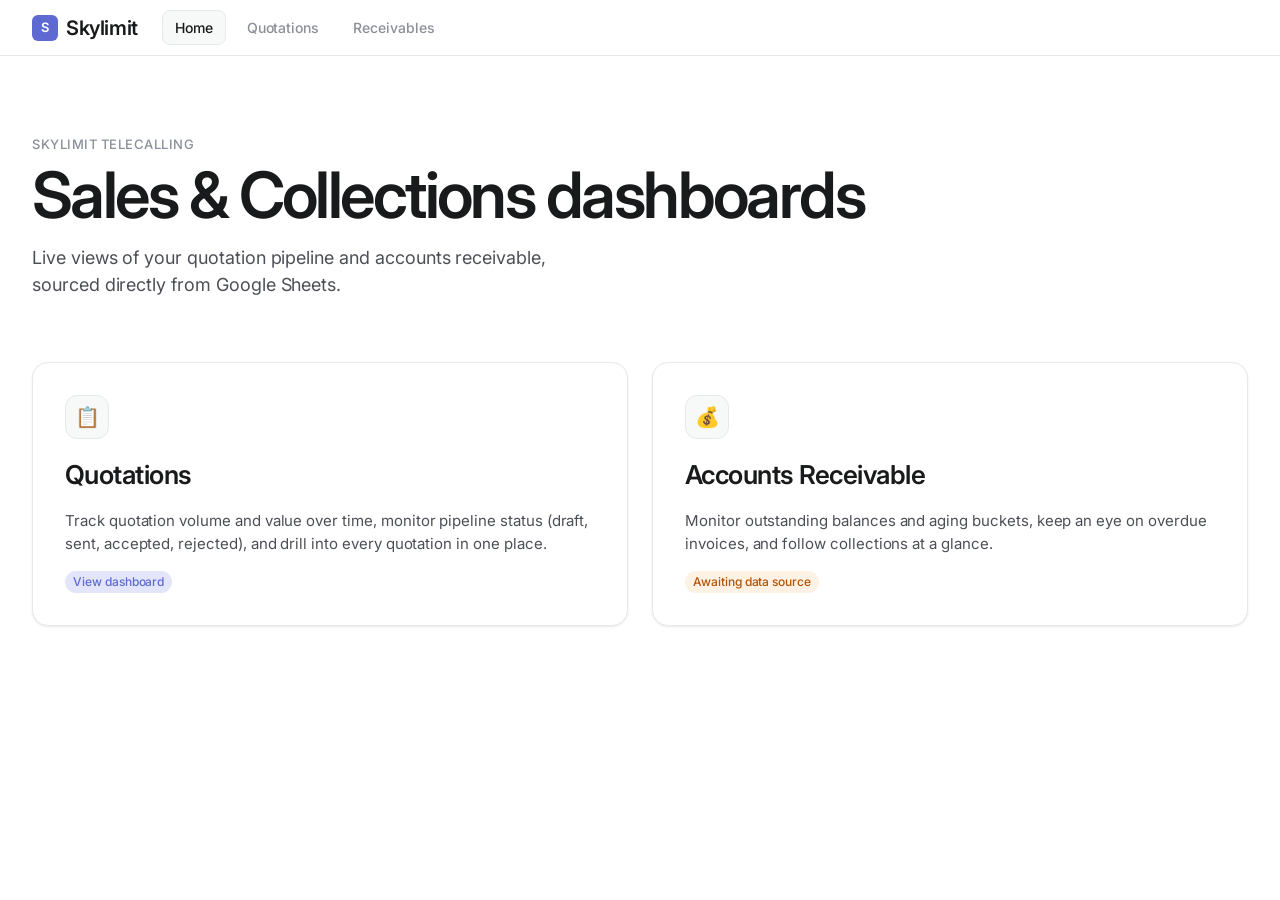
==== index.html @ b2a1f3e6 "feat: receivables dashboard with Google Sheets + CSV/Excel upload" ====
<!DOCTYPE html>
<html lang="en">
<head>
  <meta charset="UTF-8" />
  <meta name="viewport" content="width=device-width, initial-scale=1.0" />
  <title>Skylimit Telecalling — Dashboards</title>
  <meta name="description" content="Skylimit Telecalling dashboard hub — Quotation tracking and Accounts Receivable." />
  <link rel="preconnect" href="https://fonts.googleapis.com" />
  <link rel="preconnect" href="https://fonts.gstatic.com" crossorigin />
  <link href="https://fonts.googleapis.com/css2?family=Inter:wght@400;500;600;700&family=JetBrains+Mono:wght@400;500&display=swap" rel="stylesheet" />
  <link rel="stylesheet" href="assets/css/style.css" />
</head>
<body>
  <nav class="top-nav">
    <a class="nav-brand" href="index.html">
      <span class="brand-mark">S</span>
      Skylimit
    </a>
    <div class="nav-links">
      <a class="nav-link active" href="index.html">Home</a>
      <a class="nav-link" href="quotations.html">Quotations</a>
      <a class="nav-link" href="receivables.html">Receivables</a>
    </div>
  </nav>

  <main class="page">
    <section class="hub-hero">
      <p class="eyebrow">Skylimit Telecalling</p>
      <h1 class="hub-title">Sales &amp; Collections dashboards</h1>
      <p class="hub-sub">
        Live views of your quotation pipeline and accounts receivable, sourced directly from Google Sheets.
      </p>
    </section>

    <section class="hub-grid">
      <a class="hub-card" href="quotations.html">
        <div class="hub-icon" aria-hidden="true">📋</div>
        <h2>Quotations</h2>
        <p>
          Track quotation volume and value over time, monitor pipeline status
          (draft, sent, accepted, rejected), and drill into every quotation in one place.
        </p>
        <span class="badge badge-primary status-tag">View dashboard</span>
      </a>

      <a class="hub-card" href="receivables.html">
        <div class="hub-icon" aria-hidden="true">💰</div>
        <h2>Accounts Receivable</h2>
        <p>
          Monitor outstanding balances and aging buckets, keep an eye on overdue
          invoices, and follow collections at a glance.
        </p>
        <span class="badge badge-warning status-tag">Awaiting data source</span>
      </a>
    </section>
  </main>
</body>
</html>
---- assets/css/style.css ----
/* ============================================================
   Skylimit Telecalling — Light theme design system
   Adapted from DESIGN.md (Linear) tokens, inverted to light.
   Fonts: Inter (Linear substitute) + JetBrains Mono.
   ============================================================ */

:root {
  /* Brand & accent */
  --primary: #5e6ad2;
  --primary-hover: #4f5cc8;
  --primary-focus: #e3e6fb;
  --on-primary: #ffffff;
  --brand-secure: #7a7fad;

  /* Text */
  --ink: #191a1b;
  --ink-muted: #4c4f56;
  --ink-subtle: #8a8f98;
  --ink-tertiary: #a8abb3;

  /* Surfaces (light ladder) */
  --canvas: #ffffff;
  --surface-1: #f7f8f8;
  --surface-2: #f1f2f4;
  --surface-3: #ebedef;
  --surface-4: #e8eaec;
  --hairline: #e6e8eb;
  --hairline-strong: #d9dbe0;
  --hairline-tertiary: #c9cbd2;

  /* Semantic */
  --semantic-success: #27a644;
  --semantic-success-bg: #e7f6ec;
  --semantic-warning: #b45309;
  --semantic-warning-bg: #fdf2e3;
  --semantic-danger: #d33b3b;
  --semantic-danger-bg: #fcebeb;
  --semantic-info-bg: #e3e6fb;

  /* Elevation */
  --shadow-1: 0 1px 2px rgba(16, 17, 18, 0.04), 0 1px 3px rgba(16, 17, 18, 0.05);
  --shadow-2: 0 4px 12px rgba(16, 17, 18, 0.08);
  --shadow-3: 0 12px 32px rgba(16, 17, 18, 0.12);

  /* Radii */
  --r-xs: 4px;
  --r-sm: 6px;
  --r-md: 8px;
  --r-lg: 12px;
  --r-xl: 16px;
  --r-xxl: 24px;
  --r-pill: 9999px;

  /* Spacing */
  --sp-xxs: 4px;
  --sp-xs: 8px;
  --sp-sm: 12px;
  --sp-md: 16px;
  --sp-lg: 24px;
  --sp-xl: 32px;
  --sp-xxl: 48px;

  /* Typography */
  --font-display: "Inter", "SF Pro Display", -apple-system, "Segoe UI", system-ui, sans-serif;
  --font-text: "Inter", "SF Pro Text", -apple-system, "Segoe UI", system-ui, sans-serif;
  --font-mono: "JetBrains Mono", ui-monospace, "SF Mono", Menlo, Consolas, monospace;

  --text-display-xl: 64px;
  --text-display-lg: 44px;
  --text-display-md: 32px;
  --text-headline: 26px;
  --text-card-title: 20px;
  --text-subhead: 18px;
  --text-body-lg: 17px;
  --text-body: 15px;
  --text-body-sm: 14px;
  --text-caption: 12px;
  --text-button: 14px;
  --text-eyebrow: 13px;
  --text-mono: 13px;

  /* Layout */
  --nav-height: 56px;
  --content-max: 1280px;
}

* {
  box-sizing: border-box;
  margin: 0;
  padding: 0;
}

html {
  -webkit-font-smoothing: antialiased;
  text-rendering: optimizeLegibility;
}

body {
  font-family: var(--font-text);
  font-size: var(--text-body);
  line-height: 1.5;
  letter-spacing: -0.05px;
  color: var(--ink);
  background: var(--canvas);
}

h1, h2, h3, h4, h5, h6 {
  font-family: var(--font-display);
  color: var(--ink);
  letter-spacing: -0.02em;
}

a {
  color: var(--primary);
  text-decoration: none;
}

a:hover {
  color: var(--primary-hover);
}

/* ---------- Top navigation ---------- */

.top-nav {
  position: sticky;
  top: 0;
  z-index: 50;
  height: var(--nav-height);
  background: rgba(255, 255, 255, 0.86);
  backdrop-filter: saturate(1.8) blur(12px);
  border-bottom: 1px solid var(--hairline);
  display: flex;
  align-items: center;
  gap: var(--sp-lg);
  padding: 0 var(--sp-xl);
}

.nav-brand {
  display: flex;
  align-items: center;
  gap: var(--sp-xs);
  font-family: var(--font-display);
  font-size: var(--text-card-title);
  font-weight: 600;
  letter-spacing: -0.02em;
  color: var(--ink);
  white-space: nowrap;
}

.nav-brand .brand-mark {
  width: 26px;
  height: 26px;
  border-radius: var(--r-sm);
  background: var(--primary);
  color: var(--on-primary);
  display: inline-flex;
  align-items: center;
  justify-content: center;
  font-size: 13px;
  font-weight: 600;
}

.nav-brand:hover {
  color: var(--ink);
}

.nav-links {
  display: flex;
  gap: var(--sp-xs);
  flex: 1;
}

.nav-link {
  display: inline-flex;
  align-items: center;
  gap: var(--sp-xs);
  padding: 6px 12px;
  border-radius: var(--r-md);
  font-size: var(--text-body-sm);
  font-weight: 500;
  color: var(--ink-subtle);
  border: 1px solid transparent;
  transition: background 0.12s ease, color 0.12s ease;
}

.nav-link:hover {
  color: var(--ink);
  background: var(--surface-1);
}

.nav-link.active {
  color: var(--ink);
  background: var(--surface-1);
  border-color: var(--hairline);
}

.nav-spacer {
  flex: 1;
}

.nav-meta {
  display: flex;
  align-items: center;
  gap: var(--sp-sm);
}

/* ---------- Buttons ---------- */

.btn {
  display: inline-flex;
  align-items: center;
  justify-content: center;
  gap: var(--sp-xs);
  font-family: var(--font-text);
  font-size: var(--text-button);
  font-weight: 500;
  line-height: 1.2;
  padding: 8px 14px;
  border-radius: var(--r-md);
  border: 1px solid transparent;
  cursor: pointer;
  transition: background 0.12s ease, color 0.12s ease, border-color 0.12s ease, box-shadow 0.12s ease;
  white-space: nowrap;
  min-height: 36px;
}

.btn:focus-visible {
  outline: 2px solid var(--primary);
  outline-offset: 2px;
}

.btn-primary {
  background: var(--primary);
  color: var(--on-primary);
}

.btn-primary:hover {
  background: var(--primary-hover);
  color: var(--on-primary);
}

.btn-secondary {
  background: var(--surface-1);
  color: var(--ink);
  border-color: var(--hairline);
}

.btn-secondary:hover {
  background: var(--surface-2);
  border-color: var(--hairline-strong);
}

.btn-tertiary {
  background: transparent;
  color: var(--ink);
}

.btn-tertiary:hover {
  background: var(--surface-1);
}

.btn-sm {
  padding: 5px 10px;
  font-size: 13px;
  min-height: 30px;
}

.btn-icon {
  width: 32px;
  height: 32px;
  padding: 0;
  min-height: 32px;
  border-radius: var(--r-md);
  border: 1px solid var(--hairline);
  background: var(--canvas);
  color: var(--ink-subtle);
  cursor: pointer;
  display: inline-flex;
  align-items: center;
  justify-content: center;
}

.btn-icon:hover {
  background: var(--surface-1);
  color: var(--ink);
}

.btn .spinner {
  display: none;
}

.btn.loading .spinner {
  display: inline-block;
}

.spinner {
  width: 14px;
  height: 14px;
  border: 2px solid rgba(255, 255, 255, 0.35);
  border-top-color: currentColor;
  border-radius: 50%;
  animation: spin 0.7s linear infinite;
}

@keyframes spin {
  to { transform: rotate(360deg); }
}

/* ---------- Layout ---------- */

.page {
  max-width: var(--content-max);
  margin: 0 auto;
  padding: var(--sp-xl) var(--sp-xl) var(--sp-xxl);
}

.page-header {
  display: flex;
  align-items: flex-end;
  justify-content: space-between;
  gap: var(--sp-lg);
  margin-bottom: var(--sp-xl);
  flex-wrap: wrap;
}

.eyebrow {
  font-family: var(--font-text);
  font-size: var(--text-eyebrow);
  font-weight: 500;
  line-height: 1.3;
  letter-spacing: 0.04em;
  text-transform: uppercase;
  color: var(--ink-subtle);
  margin-bottom: var(--sp-xs);
}

.page-title {
  font-size: var(--text-display-md);
  font-weight: 600;
  line-height: 1.15;
  letter-spacing: -0.03em;
  margin-bottom: var(--sp-xs);
}

.page-desc {
  font-size: var(--text-subhead);
  color: var(--ink-muted);
  max-width: 640px;
}

.page-actions {
  display: flex;
  gap: var(--sp-sm);
  align-items: center;
  flex-wrap: wrap;
}

/* ---------- Cards ---------- */

.card {
  background: var(--canvas);
  border: 1px solid var(--hairline);
  border-radius: var(--r-lg);
  padding: var(--sp-lg);
  box-shadow: var(--shadow-1);
}

.card-surface {
  background: var(--surface-1);
}

.card-header {
  display: flex;
  align-items: center;
  justify-content: space-between;
  gap: var(--sp-sm);
  margin-bottom: var(--sp-lg);
}

.card-title {
  font-size: var(--text-card-title);
  font-weight: 500;
  letter-spacing: -0.01em;
}

.card-subtitle {
  font-size: var(--text-caption);
  color: var(--ink-subtle);
  font-weight: 400;
}

.card-actions {
  display: flex;
  gap: var(--sp-xs);
  align-items: center;
}

/* ---------- Stat cards ---------- */

.stat-grid {
  display: grid;
  grid-template-columns: repeat(4, 1fr);
  gap: var(--sp-md);
  margin-bottom: var(--sp-lg);
}

.stat-card {
  background: var(--canvas);
  border: 1px solid var(--hairline);
  border-radius: var(--r-lg);
  padding: var(--sp-lg);
  box-shadow: var(--shadow-1);
  position: relative;
  overflow: hidden;
}

.stat-card .stat-label {
  font-size: var(--text-caption);
  font-weight: 500;
  letter-spacing: 0.03em;
  text-transform: uppercase;
  color: var(--ink-subtle);
  display: flex;
  align-items: center;
  gap: var(--sp-xs);
}

.stat-card .stat-value {
  font-family: var(--font-display);
  font-size: var(--text-display-lg);
  font-weight: 600;
  letter-spacing: -0.03em;
  line-height: 1.1;
  margin-top: var(--sp-xs);
  white-space: nowrap;
}

.stat-card .stat-value.mono {
  font-family: var(--font-mono);
  font-size: var(--text-display-md);
  letter-spacing: -0.02em;
}

.stat-card .stat-delta {
  margin-top: var(--sp-xs);
  font-size: var(--text-caption);
  color: var(--ink-subtle);
}

.stat-card .stat-delta .up { color: var(--semantic-success); }
.stat-card .stat-delta .down { color: var(--semantic-danger); }

/* ---------- Grid ---------- */

.grid-2 {
  display: grid;
  grid-template-columns: 1fr 1fr;
  gap: var(--sp-lg);
  margin-bottom: var(--sp-lg);
}

.grid-3 {
  display: grid;
  grid-template-columns: repeat(3, 1fr);
  gap: var(--sp-lg);
  margin-bottom: var(--sp-lg);
}

/* ---------- Tables ---------- */

.table-wrap {
  overflow-x: auto;
  border: 1px solid var(--hairline);
  border-radius: var(--r-lg);
  background: var(--canvas);
}

table.data-table {
  width: 100%;
  border-collapse: collapse;
  font-size: var(--text-body-sm);
}

.data-table thead th {
  text-align: left;
  padding: var(--sp-sm) var(--sp-md);
  font-size: var(--text-caption);
  font-weight: 500;
  letter-spacing: 0.03em;
  text-transform: uppercase;
  color: var(--ink-subtle);
  border-bottom: 1px solid var(--hairline);
  background: var(--surface-1);
  white-space: nowrap;
}

.data-table tbody td {
  padding: var(--sp-sm) var(--sp-md);
  border-bottom: 1px solid var(--hairline);
  color: var(--ink-muted);
  vertical-align: middle;
}

.data-table tbody tr:last-child td {
  border-bottom: none;
}

.data-table tbody tr:hover {
  background: var(--surface-1);
}

.data-table .num {
  text-align: right;
  font-variant-numeric: tabular-nums;
  white-space: nowrap;
}

.data-table .strong {
  font-weight: 600;
  color: var(--ink);
}

.data-table .cell-title {
  font-weight: 500;
  color: var(--ink);
}

/* ---------- Badges ---------- */

.badge {
  display: inline-flex;
  align-items: center;
  gap: var(--sp-xxs);
  padding: 2px 8px;
  border-radius: var(--r-pill);
  font-size: var(--text-caption);
  font-weight: 500;
  line-height: 1.5;
  white-space: nowrap;
}

.badge-dot::before {
  content: "";
  width: 6px;
  height: 6px;
  border-radius: 50%;
  background: currentColor;
  flex: 0 0 auto;
}

.badge-neutral {
  background: var(--surface-2);
  color: var(--ink-muted);
}

.badge-primary {
  background: var(--semantic-info-bg);
  color: var(--primary);
}

.badge-success {
  background: var(--semantic-success-bg);
  color: var(--semantic-success);
}

.badge-warning {
  background: var(--semantic-warning-bg);
  color: var(--semantic-warning);
}

.badge-danger {
  background: var(--semantic-danger-bg);
  color: var(--semantic-danger);
}

/* ---------- Empty / loading / error states ---------- */

.state {
  padding: var(--sp-xxl);
  text-align: center;
  color: var(--ink-subtle);
}

.state-icon {
  width: 44px;
  height: 44px;
  border-radius: var(--r-lg);
  background: var(--surface-1);
  display: inline-flex;
  align-items: center;
  justify-content: center;
  font-size: 20px;
  color: var(--ink-subtle);
  margin-bottom: var(--sp-md);
}

.state h3 {
  font-size: var(--text-card-title);
  font-weight: 500;
  color: var(--ink);
  margin-bottom: var(--sp-xs);
}

.state p {
  font-size: var(--text-body-sm);
  color: var(--ink-subtle);
  max-width: 460px;
  margin: 0 auto var(--sp-md);
}

.skeleton {
  border-radius: var(--r-xs);
  background: linear-gradient(90deg, var(--surface-2) 25%, var(--surface-1) 50%, var(--surface-2) 75%);
  background-size: 200% 100%;
  animation: shimmer 1.4s infinite;
}

@keyframes shimmer {
  to { background-position: -200% 0; }
}

/* ---------- Forms & filters ---------- */

.filter-bar {
  display: flex;
  align-items: center;
  gap: var(--sp-sm);
  flex-wrap: wrap;
  margin-bottom: var(--sp-lg);
}

.input, .select {
  font-family: var(--font-text);
  font-size: var(--text-body-sm);
  color: var(--ink);
  background: var(--surface-1);
  border: 1px solid var(--hairline);
  border-radius: var(--r-md);
  padding: 8px 12px;
  min-height: 36px;
  transition: border-color 0.12s ease, box-shadow 0.12s ease;
}

.input:focus, .select:focus {
  outline: none;
  border-color: var(--primary);
  box-shadow: 0 0 0 2px var(--primary-focus);
}

.search-box {
  position: relative;
  display: flex;
  align-items: center;
}

.search-box svg {
  position: absolute;
  left: 10px;
  width: 14px;
  height: 14px;
  color: var(--ink-subtle);
  pointer-events: none;
}

.search-box .input {
  padding-left: 32px;
  width: 240px;
}

/* ---------- Charts ---------- */

.chart-wrap {
  position: relative;
  width: 100%;
}

.chart-tooltip {
  position: absolute;
  pointer-events: none;
  background: #1c1d20;
  color: #fff;
  font-size: 12px;
  line-height: 1.4;
  border-radius: var(--r-sm);
  padding: 8px 10px;
  box-shadow: var(--shadow-3);
  z-index: 20;
  opacity: 0;
  transition: opacity 0.1s ease;
  white-space: nowrap;
}

/* ---------- Legend ---------- */

.legend {
  display: flex;
  align-items: center;
  gap: var(--sp-md);
  flex-wrap: wrap;
  margin-top: var(--sp-sm);
}

.legend-item {
  display: inline-flex;
  align-items: center;
  gap: var(--sp-xs);
  font-size: var(--text-caption);
  color: var(--ink-muted);
}

.legend-swatch {
  width: 10px;
  height: 10px;
  border-radius: 3px;
  background: var(--primary);
  flex: 0 0 auto;
}

/* ---------- Hub page ---------- */

.hub-hero {
  padding: var(--sp-xxl) 0 var(--sp-xl);
}

.hub-title {
  font-size: var(--text-display-xl);
  font-weight: 600;
  line-height: 1.05;
  letter-spacing: -0.04em;
  margin-bottom: var(--sp-md);
}

.hub-sub {
  font-size: var(--text-subhead);
  color: var(--ink-muted);
  max-width: 560px;
  margin-bottom: var(--sp-xl);
}

.hub-grid {
  display: grid;
  grid-template-columns: 1fr 1fr;
  gap: var(--sp-lg);
}

.hub-card {
  display: flex;
  flex-direction: column;
  gap: var(--sp-md);
  background: var(--canvas);
  border: 1px solid var(--hairline);
  border-radius: var(--r-xl);
  padding: var(--sp-xl);
  box-shadow: var(--shadow-1);
  transition: box-shadow 0.15s ease, transform 0.15s ease, border-color 0.15s ease;
}

.hub-card:hover {
  border-color: var(--hairline-strong);
  box-shadow: var(--shadow-2);
  transform: translateY(-1px);
}

.hub-card .hub-icon {
  width: 44px;
  height: 44px;
  border-radius: var(--r-lg);
  display: inline-flex;
  align-items: center;
  justify-content: center;
  font-size: 20px;
  background: var(--surface-1);
  border: 1px solid var(--hairline);
}

.hub-card h2 {
  font-size: var(--text-headline);
  font-weight: 600;
  letter-spacing: -0.02em;
}

.hub-card p {
  color: var(--ink-muted);
  font-size: var(--text-body);
  flex: 1;
}

.hub-card .status-tag {
  align-self: flex-start;
}

/* ---------- Status banner ---------- */

.source-badge {
  margin-bottom: var(--sp-md);
}

.status-banner {
  display: flex;
  align-items: flex-start;
  gap: var(--sp-sm);
  border: 1px solid var(--hairline);
  border-left: 3px solid var(--primary);
  background: var(--surface-1);
  border-radius: var(--r-md);
  padding: var(--sp-md);
  margin-bottom: var(--sp-lg);
  font-size: var(--text-body-sm);
  color: var(--ink-muted);
}

.status-banner.warning {
  border-left-color: var(--semantic-warning);
}

.status-banner strong {
  color: var(--ink);
  font-weight: 600;
}

/* ---------- Responsive ---------- */

@media (max-width: 1024px) {
  .stat-grid { grid-template-columns: repeat(2, 1fr); }
  .grid-3 { grid-template-columns: repeat(2, 1fr); }
}

@media (max-width: 768px) {
  .top-nav { padding: 0 var(--sp-md); }
  .nav-meta .nav-extra { display: none; }
  .page { padding: var(--sp-lg) var(--sp-md) var(--sp-xxl); }
  .stat-grid { grid-template-columns: repeat(2, 1fr); }
  .grid-2, .grid-3, .hub-grid { grid-template-columns: 1fr; }
  .hub-title { font-size: var(--text-display-lg); }
  .search-box .input { width: 100%; }
  .page-header { flex-direction: column; align-items: flex-start; }
}

@media (max-width: 480px) {
  .stat-grid { grid-template-columns: 1fr; }
  .stat-card .stat-value { font-size: var(--text-display-md); }
}
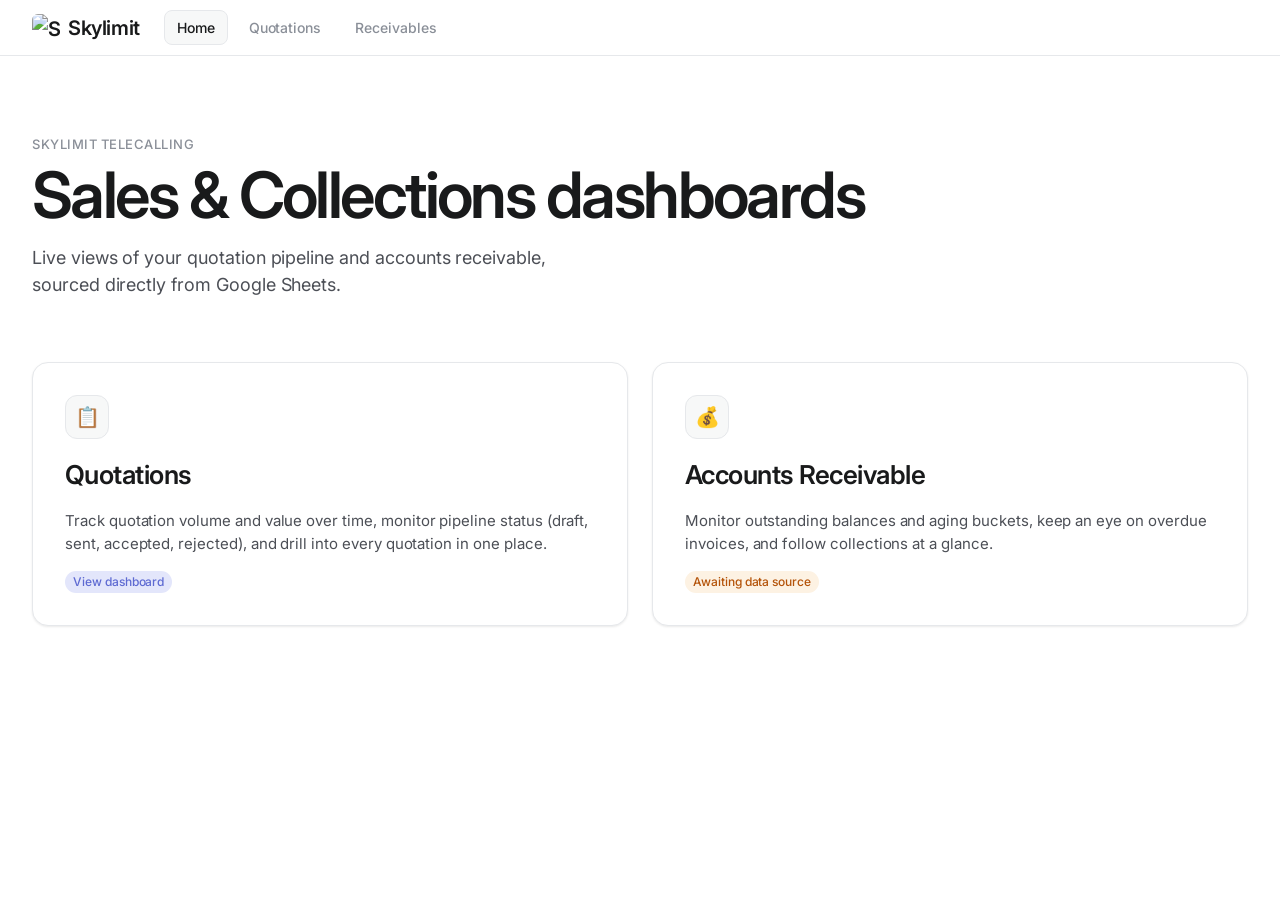
==== commit 48a9f7db: "feat: logo, INR currency, table-first layout, advanced aging buckets, remove xlsx from git" ====
--- a/index.html
+++ b/index.html
@@ -13,7 +13,7 @@
 <body>
   <nav class="top-nav">
     <a class="nav-brand" href="index.html">
-      <span class="brand-mark">S</span>
+      <img class="brand-logo" src="https://inakm.github.io/outward-dashboard/assets/images/logo.png" alt="Skylimit" />
       Skylimit
     </a>
     <div class="nav-links">
--- a/assets/css/style.css
+++ b/assets/css/style.css
@@ -147,17 +147,11 @@
   white-space: nowrap;
 }
 
-.nav-brand .brand-mark {
-  width: 26px;
-  height: 26px;
+.nav-brand .brand-logo {
+  width: 28px;
+  height: 28px;
   border-radius: var(--r-sm);
-  background: var(--primary);
-  color: var(--on-primary);
-  display: inline-flex;
-  align-items: center;
-  justify-content: center;
-  font-size: 13px;
-  font-weight: 600;
+  object-fit: contain;
 }
 
 .nav-brand:hover {
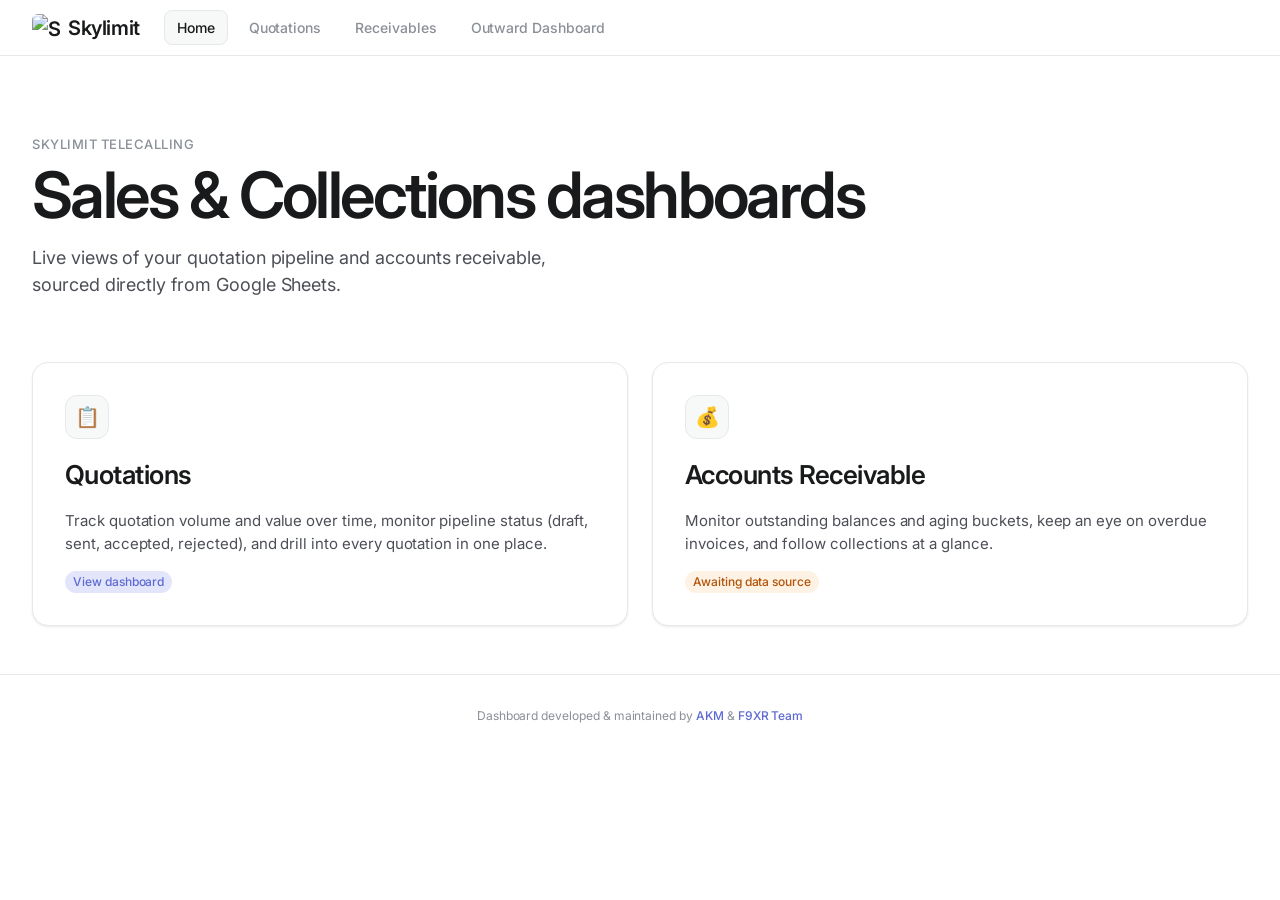
==== commit 064a3750: "Advance receivables: calling status KPIs, import/export with full status+remarks, footer, Outward li" ====
--- a/index.html
+++ b/index.html
@@ -4,7 +4,12 @@
   <meta charset="UTF-8" />
   <meta name="viewport" content="width=device-width, initial-scale=1.0" />
   <title>Skylimit Telecalling — Dashboards</title>
-  <meta name="description" content="Skylimit Telecalling dashboard hub — Quotation tracking and Accounts Receivable." />
+  <meta name="description" content="Skylimit Telecalling dashboard hub — Quotation tracking, Accounts Receivable, and Outward management for telecallers." />
+  <meta name="keywords" content="Skylimit, telecalling, dashboard, accounts receivable, quotations, outstanding, collections" />
+  <meta property="og:title" content="Skylimit Telecalling — Dashboards" />
+  <meta property="og:description" content="Sales and collections dashboards for Skylimit Telecalling — Quotation tracking, Accounts Receivable, and Outward management." />
+  <meta property="og:type" content="website" />
+  <link rel="icon" type="image/png" href="https://inakm.github.io/outward-dashboard/assets/images/logo.png" />
   <link rel="preconnect" href="https://fonts.googleapis.com" />
   <link rel="preconnect" href="https://fonts.gstatic.com" crossorigin />
   <link href="https://fonts.googleapis.com/css2?family=Inter:wght@400;500;600;700&family=JetBrains+Mono:wght@400;500&display=swap" rel="stylesheet" />
@@ -20,6 +25,7 @@
       <a class="nav-link active" href="index.html">Home</a>
       <a class="nav-link" href="quotations.html">Quotations</a>
       <a class="nav-link" href="receivables.html">Receivables</a>
+      <a class="nav-link" href="https://inakm.github.io/outward-dashboard/">Outward Dashboard</a>
     </div>
   </nav>
 
@@ -54,5 +60,22 @@
       </a>
     </section>
   </main>
+
+  <footer class="site-footer">
+    Dashboard developed &amp; maintained by <a href="https://inakm.github.io" target="_blank" rel="noopener">AKM</a> &amp; <a href="https://f9xr.github.io" target="_blank" rel="noopener">F9XR Team</a>
+  </footer>
+
+  <button id="backToTop" class="back-to-top" aria-label="Back to top">↑</button>
+
+  <script>
+    (function() {
+      var btn = document.getElementById('backToTop');
+      window.addEventListener('scroll', function() {
+        if (window.scrollY > 300) btn.classList.add('visible');
+        else btn.classList.remove('visible');
+      });
+      btn.addEventListener('click', function() { window.scrollTo({ top: 0, behavior: 'smooth' }); });
+    })();
+  </script>
 </body>
 </html>
--- a/assets/css/style.css
+++ b/assets/css/style.css
@@ -42,6 +42,9 @@
   --shadow-2: 0 4px 12px rgba(16, 17, 18, 0.08);
   --shadow-3: 0 12px 32px rgba(16, 17, 18, 0.12);
 
+  /* Surfaces (alias for missing --surface) */
+  --surface: #ffffff;
+
   /* Radii */
   --r-xs: 4px;
   --r-sm: 6px;
@@ -50,6 +53,8 @@
   --r-xl: 16px;
   --r-xxl: 24px;
   --r-pill: 9999px;
+  --radius: 8px;
+  --radius-lg: 12px;
 
   /* Spacing */
   --sp-xxs: 4px;
@@ -357,6 +362,11 @@
   border-radius: var(--r-lg);
   padding: var(--sp-lg);
   box-shadow: var(--shadow-1);
+  margin-bottom: var(--sp-lg);
+}
+
+.card:last-child {
+  margin-bottom: 0;
 }
 
 .card-surface {
@@ -395,7 +405,7 @@
   display: grid;
   grid-template-columns: repeat(4, 1fr);
   gap: var(--sp-md);
-  margin-bottom: var(--sp-lg);
+  margin-bottom: var(--sp-xl);
 }
 
 .stat-card {
@@ -450,14 +460,12 @@
   display: grid;
   grid-template-columns: 1fr 1fr;
   gap: var(--sp-lg);
-  margin-bottom: var(--sp-lg);
 }
 
 .grid-3 {
   display: grid;
   grid-template-columns: repeat(3, 1fr);
   gap: var(--sp-lg);
-  margin-bottom: var(--sp-lg);
 }
 
 /* ---------- Tables ---------- */
@@ -786,7 +794,7 @@
 /* ---------- Status banner ---------- */
 
 .source-badge {
-  margin-bottom: var(--sp-md);
+  margin-bottom: var(--sp-lg);
 }
 
 .status-banner {
@@ -812,14 +820,1210 @@
   font-weight: 600;
 }
 
+/* ---------- Table toolbar (search + sort) ---------- */
+
+.table-toolbar {
+  display: flex;
+  align-items: center;
+  gap: var(--sp-sm);
+  padding: var(--sp-sm) var(--sp-md);
+  border-bottom: 1px solid var(--hairline);
+  background: var(--surface-1);
+  flex-wrap: wrap;
+}
+
+.sort-btns {
+  display: flex;
+  gap: var(--sp-xxs);
+  flex-wrap: wrap;
+}
+
+.reset-filters-btn {
+  border-style: dashed;
+  color: var(--ink-subtle);
+}
+
+.reset-filters-btn:hover {
+  border-color: var(--semantic-danger);
+  color: var(--semantic-danger);
+}
+
+/* ---------- Customer table ---------- */
+
+.customer-table .customer-main {
+  cursor: pointer;
+  transition: background 0.1s ease;
+}
+
+.customer-table .customer-main:hover {
+  background: var(--surface-1);
+}
+
+.cell-chevron {
+  width: 32px;
+  text-align: center;
+}
+
+.chevron {
+  display: inline-block;
+  font-size: 10px;
+  color: var(--ink-subtle);
+  transition: transform 0.2s ease;
+}
+
+.chevron.open {
+  transform: rotate(90deg);
+}
+
+.cell-phone {
+  font-size: var(--text-caption);
+  color: var(--ink-tertiary);
+  font-family: var(--font-mono);
+}
+
+.customer-detail {
+  display: none;
+}
+
+.customer-detail.open {
+  display: table-row;
+}
+
+.customer-detail td {
+  padding: 0 !important;
+  border-bottom: 2px solid var(--hairline) !important;
+}
+
+/* ---------- Bill detail sub-table ---------- */
+
+.bill-detail-wrap {
+  padding: var(--sp-sm) var(--sp-lg) var(--sp-sm) var(--sp-xxl);
+}
+
+.bill-detail-header {
+  display: grid;
+  grid-template-columns: 140px 100px 100px 1fr 1fr 1fr 120px 100px 1fr;
+  gap: var(--sp-xs);
+  padding: var(--sp-xxs) 0;
+  border-bottom: 1px solid var(--hairline);
+  margin-bottom: var(--sp-xxs);
+}
+
+.bill-detail-row {
+  display: grid;
+  grid-template-columns: 140px 100px 100px 1fr 1fr 1fr 120px 100px 1fr;
+  gap: var(--sp-xs);
+  padding: var(--sp-xxs) 0;
+  border-bottom: 1px solid var(--surface-2);
+  align-items: center;
+  font-size: var(--text-caption);
+  color: var(--ink-muted);
+}
+
+.bill-detail-row:last-child {
+  border-bottom: none;
+}
+
+.bill-detail-cell {
+  padding: 2px 0;
+  white-space: nowrap;
+}
+
+.bill-detail-header .bill-detail-cell {
+  font-size: var(--text-caption);
+  font-weight: 500;
+  letter-spacing: 0.03em;
+  text-transform: uppercase;
+  color: var(--ink-subtle);
+}
+
+/* ---------- Urgency row highlights ---------- */
+
+.row-critical {
+  background: rgba(211, 59, 59, 0.04) !important;
+}
+
+.row-high {
+  background: rgba(224, 124, 0, 0.03) !important;
+}
+
+.row-medium {
+  background: rgba(180, 83, 9, 0.02) !important;
+}
+
+/* ---------- Aging Analysis ---------- */
+
+.aging-summary-row {
+  display: grid;
+  grid-template-columns: repeat(4, 1fr);
+  gap: var(--sp-md);
+  padding: 0 var(--sp-lg) var(--sp-md);
+}
+
+.aging-summary-stat {
+  display: flex;
+  flex-direction: column;
+  gap: var(--sp-xxs);
+}
+
+.aging-summary-label {
+  font-size: var(--text-caption);
+  font-weight: 500;
+  text-transform: uppercase;
+  letter-spacing: 0.03em;
+  color: var(--ink-subtle);
+}
+
+.aging-summary-value {
+  font-family: var(--font-display);
+  font-size: var(--text-headline);
+  font-weight: 600;
+  letter-spacing: -0.02em;
+  color: var(--ink);
+}
+
+.aging-summary-value.danger {
+  color: var(--semantic-danger);
+}
+
+.aging-stacked-bar {
+  display: flex;
+  height: 8px;
+  margin: 0 var(--sp-lg) var(--sp-md);
+  border-radius: var(--r-pill);
+  overflow: hidden;
+  background: var(--surface-2);
+}
+
+.aging-stacked-seg {
+  height: 100%;
+  transition: width 0.3s ease;
+}
+
+.aging-stacked-seg:first-child {
+  border-radius: var(--r-pill) 0 0 var(--r-pill);
+}
+
+.aging-stacked-seg:last-child {
+  border-radius: 0 var(--r-pill) var(--r-pill) 0;
+}
+
+.aging-table {
+  margin: 0;
+}
+
+.aging-dot {
+  display: inline-block;
+  width: 8px;
+  height: 8px;
+  border-radius: 50%;
+  margin-right: var(--sp-xs);
+  vertical-align: middle;
+}
+
+.aging-bar-cell {
+  width: 140px;
+}
+
+.aging-bar-wrap {
+  width: 100%;
+  height: 6px;
+  background: var(--surface-2);
+  border-radius: var(--r-pill);
+  overflow: hidden;
+}
+
+.aging-bar-fill {
+  height: 100%;
+  border-radius: var(--r-pill);
+  transition: width 0.3s ease;
+}
+
+/* ---------- Heatmap ---------- */
+
+.heatmap-table .heatmap-cell {
+  padding: var(--sp-xs) !important;
+}
+
+.heatmap-value {
+  display: inline-block;
+  padding: 2px 6px;
+  border-radius: var(--r-xs);
+  font-size: var(--text-caption);
+  font-weight: 600;
+  font-variant-numeric: tabular-nums;
+  white-space: nowrap;
+}
+
+/* ---------- Collection Priority ---------- */
+
+.priority-score {
+  width: 100%;
+  height: 6px;
+  background: var(--surface-2);
+  border-radius: var(--r-pill);
+  overflow: hidden;
+  margin-bottom: 2px;
+}
+
+.priority-score-fill {
+  height: 100%;
+  border-radius: var(--r-pill);
+  transition: width 0.3s ease;
+}
+
+.priority-score-fill.urgent {
+  background: var(--semantic-danger);
+}
+
+.priority-score-fill.high {
+  background: var(--semantic-warning);
+}
+
+.priority-score-fill.normal {
+  background: var(--primary);
+}
+
+.priority-score-label {
+  font-size: var(--text-caption);
+  color: var(--ink-subtle);
+  font-variant-numeric: tabular-nums;
+}
+
+.rank-urgent {
+  color: var(--semantic-danger) !important;
+  font-weight: 700 !important;
+}
+
+.rank-high {
+  color: var(--semantic-warning) !important;
+  font-weight: 600 !important;
+}
+
+/* ---------- Telecaller Guide ---------- */
+
+.telecaller-guide {
+  margin-bottom: var(--sp-lg);
+}
+
+.guide-header {
+  display: flex;
+  align-items: center;
+  justify-content: space-between;
+  padding: 12px 20px;
+  background: var(--surface-2);
+  border-radius: var(--radius) var(--radius) 0 0;
+  cursor: pointer;
+  user-select: none;
+  border: 1px solid var(--hairline);
+  border-bottom: none;
+  transition: background 0.15s ease;
+}
+
+.guide-header:hover {
+  background: var(--surface-3);
+}
+
+.guide-title {
+  display: flex;
+  align-items: center;
+  gap: var(--sp-sm);
+  font-weight: 600;
+  font-size: var(--text-body);
+  color: var(--ink);
+}
+
+.guide-title svg {
+  color: var(--primary);
+}
+
+.guide-chevron {
+  color: var(--ink-subtle);
+  transition: transform 0.2s ease;
+}
+
+.guide-chevron.open {
+  transform: rotate(180deg);
+}
+
+.guide-body {
+  display: none;
+  padding: 16px 20px 20px;
+  background: var(--surface-2);
+  border: 1px solid var(--hairline);
+  border-top: none;
+  border-radius: 0 0 var(--radius) var(--radius);
+}
+
+.guide-body.open {
+  display: block;
+}
+
+.guide-steps {
+  display: grid;
+  grid-template-columns: repeat(4, 1fr);
+  gap: var(--sp-md);
+}
+
+.guide-step {
+  display: flex;
+  gap: var(--sp-sm);
+  align-items: flex-start;
+}
+
+.guide-step-num {
+  flex-shrink: 0;
+  width: 28px;
+  height: 28px;
+  border-radius: 50%;
+  background: var(--primary);
+  color: #fff;
+  display: flex;
+  align-items: center;
+  justify-content: center;
+  font-size: var(--text-caption);
+  font-weight: 700;
+}
+
+.guide-step-content {
+  display: flex;
+  flex-direction: column;
+  gap: 2px;
+}
+
+.guide-step-content strong {
+  font-size: var(--text-caption);
+  color: var(--ink);
+}
+
+.guide-step-content span {
+  font-size: 12px;
+  color: var(--ink-subtle);
+  line-height: 1.4;
+}
+
+/* ---------- Filter Bar ---------- */
+
+.filter-bar {
+  display: flex;
+  flex-direction: column;
+  gap: var(--sp-sm);
+  width: 100%;
+}
+
+/* --- Date Filter --- */
+
+.date-filter {
+  display: flex;
+  flex-direction: column;
+  gap: var(--sp-xs);
+}
+
+.date-chips {
+  display: flex;
+  flex-wrap: wrap;
+  gap: var(--sp-xs);
+}
+
+.date-chip {
+  position: relative;
+}
+
+.date-chip.active {
+  background: var(--ink);
+  border-color: var(--ink);
+  color: #fff;
+}
+
+.date-chip.active:hover {
+  background: var(--ink);
+  opacity: 0.9;
+}
+
+.date-custom-row {
+  display: flex;
+  align-items: center;
+  gap: var(--sp-sm);
+  padding: 8px 12px;
+  background: var(--surface-2);
+  border-radius: var(--radius);
+  border: 1px solid var(--hairline);
+}
+
+.date-custom-row .input[type="date"] {
+  max-width: 160px;
+}
+
+.date-custom-label {
+  font-size: 12px;
+  font-weight: 600;
+  color: var(--ink-subtle);
+  text-transform: uppercase;
+  letter-spacing: 0.03em;
+}
+
+.filter-chips {
+  display: flex;
+  flex-wrap: wrap;
+  gap: var(--sp-xs);
+}
+
+.filter-chip {
+  display: inline-flex;
+  align-items: center;
+  gap: 5px;
+  padding: 5px 12px;
+  border-radius: var(--r-pill);
+  border: 1px solid var(--hairline);
+  background: var(--surface);
+  color: var(--ink-subtle);
+  font-size: 12px;
+  font-weight: 500;
+  cursor: pointer;
+  transition: all 0.15s ease;
+  white-space: nowrap;
+  font-family: var(--font-body);
+}
+
+.filter-chip:hover {
+  border-color: var(--primary);
+  color: var(--ink);
+  background: var(--surface-2);
+}
+
+.filter-chip.active {
+  background: var(--primary);
+  border-color: var(--primary);
+  color: #fff;
+}
+
+.filter-chip.active .filter-chip-count {
+  background: rgba(255, 255, 255, 0.25);
+  color: #fff;
+}
+
+.filter-chip-dot {
+  width: 8px;
+  height: 8px;
+  border-radius: 50%;
+  flex-shrink: 0;
+}
+
+.filter-chip-count {
+  background: var(--surface-3);
+  color: var(--ink-subtle);
+  padding: 1px 6px;
+  border-radius: var(--r-pill);
+  font-size: 11px;
+  font-weight: 600;
+}
+
+.export-btn {
+  margin-left: auto;
+  white-space: nowrap;
+}
+
+/* ---------- Today's Call List ---------- */
+
+.today-call-card {
+  border: 2px solid var(--primary);
+  border-radius: var(--radius-lg);
+}
+
+.today-call-card .card-header {
+  display: flex;
+  align-items: center;
+  justify-content: space-between;
+  flex-wrap: wrap;
+  gap: var(--sp-sm);
+}
+
+.today-progress {
+  display: flex;
+  align-items: center;
+  gap: var(--sp-sm);
+}
+
+.today-progress-bar {
+  width: 120px;
+  height: 8px;
+  background: var(--surface-3);
+  border-radius: var(--r-pill);
+  overflow: hidden;
+}
+
+.today-progress-fill {
+  height: 100%;
+  background: var(--semantic-success);
+  border-radius: var(--r-pill);
+  transition: width 0.3s ease;
+}
+
+.today-progress-label {
+  font-size: var(--text-caption);
+  font-weight: 700;
+  color: var(--semantic-success);
+  font-variant-numeric: tabular-nums;
+  min-width: 32px;
+}
+
+.today-call-list {
+  padding: 0 var(--sp-lg) var(--sp-md);
+  display: flex;
+  flex-direction: column;
+  gap: var(--sp-xs);
+}
+
+.today-call-empty {
+  display: flex;
+  align-items: center;
+  gap: var(--sp-md);
+  padding: var(--sp-lg);
+  color: var(--semantic-success);
+  font-weight: 600;
+}
+
+.today-call-empty .guide-step-num {
+  background: var(--semantic-success);
+}
+
+.today-call-table-wrap {
+  border: none;
+  border-radius: 0;
+  margin: 0 var(--sp-lg) var(--sp-md);
+}
+
+.today-call-table {
+  width: 100%;
+}
+
+.today-call-table .today-call-rank-cell {
+  width: 40px;
+  text-align: center;
+  font-weight: 700;
+  color: var(--ink-subtle);
+}
+
+.today-call-table .urgency-critical .today-call-rank-cell {
+  color: var(--semantic-danger);
+}
+
+.today-call-table .urgency-high .today-call-rank-cell {
+  color: var(--semantic-warning);
+}
+
+.today-call-table .urgency-medium .today-call-rank-cell {
+  color: var(--primary);
+}
+
+.today-call-table .today-call-actions-cell {
+  display: flex;
+  gap: var(--sp-xxs);
+  white-space: nowrap;
+}
+
+.today-call-table .status-select {
+  font-size: 12px;
+  min-height: 30px;
+  padding: 4px 8px;
+}
+
+.today-call-table .today-call-item {
+  display: flex;
+  align-items: center;
+  gap: var(--sp-md);
+  padding: 12px 16px;
+  border-radius: var(--r-md);
+  background: var(--surface);
+  border: 1px solid var(--hairline);
+  transition: all 0.15s ease;
+}
+
+.today-call-table .today-call-item:hover {
+  background: var(--surface-2);
+  border-color: var(--primary);
+}
+
+/* ---------- Call & WhatsApp Buttons ---------- */
+
+.btn-call {
+  display: inline-flex;
+  align-items: center;
+  gap: 4px;
+  background: var(--primary);
+  color: #fff;
+  text-decoration: none;
+  font-size: 12px;
+  font-weight: 600;
+  padding: 6px 12px;
+  border-radius: var(--r-pill);
+  transition: all 0.15s ease;
+  white-space: nowrap;
+}
+
+.btn-call:hover {
+  opacity: 0.9;
+  transform: translateY(-1px);
+}
+
+.btn-whatsapp {
+  display: inline-flex;
+  align-items: center;
+  gap: 4px;
+  background: #25d366;
+  color: #fff;
+  text-decoration: none;
+  font-size: 12px;
+  font-weight: 600;
+  padding: 6px 12px;
+  border-radius: var(--r-pill);
+  transition: all 0.15s ease;
+  white-space: nowrap;
+}
+
+.btn-whatsapp:hover {
+  opacity: 0.9;
+  transform: translateY(-1px);
+}
+
+/* ---------- Call Status Badge ---------- */
+
+.call-status-badge {
+  display: inline-flex;
+  align-items: center;
+  gap: 4px;
+  padding: 2px 8px;
+  border-radius: var(--r-pill);
+  background: var(--semantic-success);
+  color: #fff;
+  font-size: 11px;
+  font-weight: 600;
+  margin-left: var(--sp-xs);
+  white-space: nowrap;
+}
+
+.call-status-time {
+  opacity: 0.8;
+  font-weight: 400;
+}
+
+/* ---------- Detail Actions ---------- */
+
+.detail-actions {
+  display: flex;
+  align-items: center;
+  gap: var(--sp-sm);
+  padding: 12px 16px;
+  border-top: 1px solid var(--hairline);
+  background: var(--surface-2);
+}
+
+.detail-select-wrap {
+  flex-shrink: 0;
+}
+
+/* ---------- Daily Summary ---------- */
+
+.daily-summary-card {
+  border: 1px solid var(--hairline);
+}
+
+.daily-summary-grid {
+  display: grid;
+  grid-template-columns: repeat(6, 1fr);
+  gap: var(--sp-md);
+  padding: 0 var(--sp-lg) var(--sp-md);
+}
+
+.daily-summary-stat {
+  display: flex;
+  align-items: center;
+  gap: var(--sp-sm);
+  padding: 12px;
+  background: var(--surface-2);
+  border-radius: var(--radius);
+}
+
+.daily-stat-icon {
+  font-size: 20px;
+  flex-shrink: 0;
+}
+
+.daily-stat-info {
+  display: flex;
+  flex-direction: column;
+  gap: 2px;
+  min-width: 0;
+}
+
+.daily-stat-label {
+  font-size: 11px;
+  font-weight: 500;
+  color: var(--ink-subtle);
+  text-transform: uppercase;
+  letter-spacing: 0.03em;
+}
+
+.daily-stat-value {
+  font-family: var(--font-display);
+  font-size: var(--text-body);
+  font-weight: 700;
+  letter-spacing: -0.01em;
+}
+
+/* ---------- Modals ---------- */
+
+.modal-overlay {
+  position: fixed;
+  inset: 0;
+  background: rgba(0, 0, 0, 0.4);
+  backdrop-filter: blur(4px);
+  display: flex;
+  align-items: center;
+  justify-content: center;
+  z-index: 1000;
+  padding: var(--sp-md);
+}
+
+.modal {
+  background: var(--surface);
+  border-radius: var(--radius-lg);
+  border: 1px solid var(--hairline);
+  box-shadow: 0 20px 60px rgba(0, 0, 0, 0.15);
+  width: 100%;
+  max-width: 420px;
+  overflow: hidden;
+}
+
+.modal-header {
+  padding: 20px 24px 12px;
+  border-bottom: 1px solid var(--hairline);
+}
+
+.modal-title {
+  font-weight: 700;
+  font-size: var(--text-headline);
+  color: var(--ink);
+}
+
+.modal-subtitle {
+  font-size: var(--text-caption);
+  color: var(--ink-subtle);
+  margin-top: 2px;
+}
+
+.modal-body {
+  padding: 16px 24px;
+  display: flex;
+  flex-direction: column;
+  gap: var(--sp-md);
+}
+
+.modal-footer {
+  padding: 12px 24px 20px;
+  display: flex;
+  justify-content: flex-end;
+  gap: var(--sp-sm);
+  border-top: 1px solid var(--hairline);
+}
+
+.form-row {
+  display: flex;
+  flex-direction: column;
+  gap: var(--sp-xxs);
+}
+
+.form-label {
+  font-size: 12px;
+  font-weight: 600;
+  color: var(--ink-subtle);
+  text-transform: uppercase;
+  letter-spacing: 0.03em;
+}
+
+/* ---------- Detail Panel ---------- */
+
+.detail-content {
+  display: grid;
+  grid-template-columns: 1fr 320px;
+  gap: 0;
+}
+
+.detail-panel {
+  border-left: 1px solid var(--hairline);
+  padding: 0;
+  max-height: 500px;
+  overflow-y: auto;
+}
+
+.detail-panel-header {
+  padding: 16px;
+  background: var(--surface-2);
+  border-bottom: 1px solid var(--hairline);
+}
+
+.detail-panel-name {
+  font-weight: 700;
+  font-size: var(--text-body);
+  color: var(--ink);
+}
+
+.detail-panel-phone {
+  font-size: var(--text-caption);
+  color: var(--ink-subtle);
+  margin-top: 2px;
+}
+
+.detail-panel-balance {
+  font-family: var(--font-display);
+  font-size: var(--text-headline);
+  font-weight: 700;
+  margin-top: 8px;
+}
+
+.detail-label {
+  font-size: 11px;
+  font-weight: 500;
+  color: var(--ink-subtle);
+  text-transform: uppercase;
+  letter-spacing: 0.03em;
+  display: block;
+}
+
+.detail-panel-actions {
+  display: flex;
+  gap: var(--sp-xs);
+  padding: 12px 16px;
+  border-bottom: 1px solid var(--hairline);
+  flex-wrap: wrap;
+}
+
+.detail-section {
+  padding: 12px 16px;
+  border-bottom: 1px solid var(--hairline);
+}
+
+.detail-section-title {
+  font-size: 11px;
+  font-weight: 700;
+  color: var(--ink-subtle);
+  text-transform: uppercase;
+  letter-spacing: 0.05em;
+  margin-bottom: 8px;
+}
+
+/* ---------- Promise Items ---------- */
+
+.promise-item {
+  display: flex;
+  justify-content: space-between;
+  align-items: flex-start;
+  padding: 6px 0;
+  gap: var(--sp-sm);
+}
+
+.promise-info {
+  font-size: 12px;
+  color: var(--ink);
+  line-height: 1.4;
+}
+
+.promise-date {
+  font-size: 11px;
+  color: var(--ink-subtle);
+  white-space: nowrap;
+  flex-shrink: 0;
+}
+
+.promise-overdue {
+  background: rgba(211, 59, 59, 0.05);
+  margin: 0 -16px;
+  padding: 6px 16px;
+  border-left: 3px solid var(--semantic-danger);
+}
+
+.promise-active {
+  background: rgba(39, 166, 68, 0.05);
+  margin: 0 -16px;
+  padding: 6px 16px;
+  border-left: 3px solid var(--semantic-success);
+}
+
+/* ---------- Call Timeline ---------- */
+
+.call-timeline {
+  display: flex;
+  flex-direction: column;
+  gap: 0;
+}
+
+.timeline-item {
+  display: flex;
+  gap: var(--sp-sm);
+  padding: 6px 0;
+  position: relative;
+}
+
+.timeline-item:not(:last-child)::after {
+  content: "";
+  position: absolute;
+  left: 10px;
+  top: 24px;
+  bottom: -2px;
+  width: 1px;
+  background: var(--hairline);
+}
+
+.timeline-icon {
+  flex-shrink: 0;
+  width: 20px;
+  height: 20px;
+  display: flex;
+  align-items: center;
+  justify-content: center;
+  font-size: 12px;
+  background: var(--surface-2);
+  border-radius: 50%;
+  z-index: 1;
+}
+
+.timeline-content {
+  flex: 1;
+  min-width: 0;
+}
+
+.timeline-label {
+  font-size: 12px;
+  color: var(--ink);
+  line-height: 1.4;
+}
+
+.timeline-time {
+  font-size: 11px;
+  color: var(--ink-subtle);
+}
+
+/* ---------- Remarks ---------- */
+
+.note-input-wrap {
+  display: flex;
+  gap: var(--sp-xs);
+  align-items: flex-start;
+  margin-bottom: 8px;
+}
+
+.note-textarea {
+  flex: 1;
+  resize: vertical;
+  min-height: 36px;
+  font-size: 12px;
+}
+
+.note-list {
+  display: flex;
+  flex-direction: column;
+  gap: 4px;
+  max-height: 200px;
+  overflow-y: auto;
+}
+
+.note-item {
+  position: relative;
+  padding: 8px 10px;
+  background: var(--surface-2);
+  border-radius: var(--radius);
+  padding-right: 24px;
+}
+
+.note-text {
+  font-size: 12px;
+  color: var(--ink);
+  line-height: 1.4;
+}
+
+.note-meta {
+  font-size: 10px;
+  color: var(--ink-subtle);
+  margin-top: 2px;
+}
+
+.note-delete {
+  position: absolute;
+  top: 6px;
+  right: 6px;
+  width: 18px;
+  height: 18px;
+  border: none;
+  background: none;
+  color: var(--ink-subtle);
+  cursor: pointer;
+  font-size: 14px;
+  line-height: 1;
+  border-radius: 50%;
+  display: flex;
+  align-items: center;
+  justify-content: center;
+}
+
+.note-delete:hover {
+  background: var(--semantic-danger);
+  color: #fff;
+}
+
+/* ---------- Bulk Actions / Row Select ---------- */
+
+.cell-checkbox {
+  width: 36px;
+  text-align: center;
+  padding: 0 !important;
+}
+
+.row-select {
+  width: 16px;
+  height: 16px;
+  cursor: pointer;
+  accent-color: var(--primary);
+}
+
+.bulk-bar {
+  display: flex;
+  align-items: center;
+  gap: var(--sp-sm);
+  padding: 8px 12px;
+  background: var(--primary);
+  color: #fff;
+  border-radius: var(--radius);
+  margin: 0 var(--sp-sm) var(--sp-sm);
+}
+
+.bulk-count {
+  font-size: 12px;
+  font-weight: 600;
+  white-space: nowrap;
+}
+
+.bulk-actions {
+  display: flex;
+  gap: var(--sp-xs);
+  align-items: center;
+}
+
+.bulk-actions .input {
+  background: rgba(255, 255, 255, 0.15);
+  border-color: rgba(255, 255, 255, 0.3);
+  color: #fff;
+}
+
+.bulk-actions .input option {
+  background: var(--surface);
+  color: var(--ink);
+}
+
+/* ---------- Back to Top ---------- */
+
+.back-to-top {
+  position: fixed;
+  bottom: 24px;
+  right: 24px;
+  width: 36px;
+  height: 36px;
+  border-radius: 50%;
+  background: var(--primary);
+  color: var(--on-primary);
+  border: none;
+  cursor: pointer;
+  display: flex;
+  align-items: center;
+  justify-content: center;
+  font-size: 14px;
+  font-weight: 700;
+  box-shadow: var(--shadow-2);
+  opacity: 0;
+  visibility: hidden;
+  transition: opacity 0.25s ease, visibility 0.25s ease, transform 0.15s ease;
+  z-index: 90;
+}
+
+.back-to-top.visible {
+  opacity: 1;
+  visibility: visible;
+}
+
+.back-to-top:hover {
+  transform: translateY(-2px);
+  box-shadow: var(--shadow-3);
+}
+
+.back-to-top:focus-visible {
+  outline: 2px solid var(--primary);
+  outline-offset: 2px;
+}
+
+/* ---------- Calling Status KPIs ---------- */
+
+.calling-status-grid {
+  grid-template-columns: repeat(4, 1fr);
+}
+
+.calling-status-card .stat-label {
+  font-size: 11px;
+  display: flex;
+  align-items: center;
+  gap: 4px;
+}
+
+.calling-status-card .stat-label svg {
+  width: 12px;
+  height: 12px;
+}
+
+.calling-status-card .stat-value {
+  font-size: var(--text-display-md);
+}
+
+/* ---------- Footer ---------- */
+
+.site-footer {
+  max-width: var(--content-max);
+  margin: 0 auto;
+  padding: var(--sp-xl) var(--sp-xl) var(--sp-lg);
+  border-top: 1px solid var(--hairline);
+  text-align: center;
+  font-size: var(--text-caption);
+  color: var(--ink-subtle);
+}
+
+.site-footer a {
+  color: var(--primary);
+  font-weight: 500;
+}
+
+.site-footer a:hover {
+  color: var(--primary-hover);
+  text-decoration: underline;
+}
+
 /* ---------- Responsive ---------- */
 
 @media (max-width: 1024px) {
   .stat-grid { grid-template-columns: repeat(2, 1fr); }
+  .calling-status-grid { grid-template-columns: repeat(4, 1fr); }
   .grid-3 { grid-template-columns: repeat(2, 1fr); }
+  .bill-detail-header, .bill-detail-row {
+    grid-template-columns: 120px 80px 80px 1fr 1fr 1fr 100px 80px 1fr;
+  }
+  .aging-summary-row { grid-template-columns: repeat(2, 1fr); }
+  .guide-steps { grid-template-columns: repeat(2, 1fr); }
+  .today-call-item { flex-wrap: wrap; }
+  .today-call-actions { width: 100%; justify-content: flex-start; }
+  .today-call-table-wrap { margin: 0 var(--sp-md) var(--sp-md); }
+  .daily-summary-grid { grid-template-columns: repeat(3, 1fr); }
+  .detail-content { grid-template-columns: 1fr; }
+  .detail-panel { border-left: none; border-top: 1px solid var(--hairline); max-height: none; }
 }
 
 @media (max-width: 768px) {
+  .calling-status-grid { grid-template-columns: repeat(2, 1fr); }
   .top-nav { padding: 0 var(--sp-md); }
   .nav-meta .nav-extra { display: none; }
   .page { padding: var(--sp-lg) var(--sp-md) var(--sp-xxl); }
@@ -828,9 +2032,40 @@
   .hub-title { font-size: var(--text-display-lg); }
   .search-box .input { width: 100%; }
   .page-header { flex-direction: column; align-items: flex-start; }
+  .bill-detail-header { display: none; }
+  .bill-detail-row {
+    grid-template-columns: 1fr 1fr;
+    gap: var(--sp-xxs);
+    padding: var(--sp-xs) 0;
+  }
+  .bill-detail-row .bill-detail-cell:nth-child(1) { font-weight: 600; color: var(--ink); grid-column: 1 / -1; }
+  .bill-detail-row .bill-detail-cell:nth-child(2)::before { content: "Issued: "; color: var(--ink-subtle); }
+  .bill-detail-row .bill-detail-cell:nth-child(3)::before { content: "Due: "; color: var(--ink-subtle); }
+  .bill-detail-row .bill-detail-cell:nth-child(4)::before { content: "Value: "; color: var(--ink-subtle); }
+  .bill-detail-row .bill-detail-cell:nth-child(5)::before { content: "Paid: "; color: var(--ink-subtle); }
+  .bill-detail-row .bill-detail-cell:nth-child(6)::before { content: "Balance: "; font-weight: 600; color: var(--ink); }
+  .aging-summary-row { grid-template-columns: 1fr 1fr; }
+  .heatmap-table, .priority-table { font-size: var(--text-caption); }
+  .guide-steps { grid-template-columns: 1fr; }
+  .today-call-card .card-header { flex-direction: column; align-items: flex-start; }
+  .today-call-item { flex-direction: column; align-items: flex-start; }
+  .today-call-actions { flex-wrap: wrap; }
+  .today-call-table-wrap { overflow-x: auto; }
+  .today-call-table { font-size: var(--text-caption); }
+  .detail-actions { flex-wrap: wrap; }
+  .filter-chips { overflow-x: auto; flex-wrap: nowrap; padding-bottom: var(--sp-xs); }
+  .date-chips { overflow-x: auto; flex-wrap: nowrap; padding-bottom: var(--sp-xs); }
+  .date-custom-row { flex-wrap: wrap; }
+  .date-custom-row .input[type="date"] { max-width: 100%; flex: 1; }
+  .daily-summary-grid { grid-template-columns: repeat(2, 1fr); }
+  .bulk-bar { flex-wrap: wrap; }
+  .bulk-actions { flex-wrap: wrap; width: 100%; }
+  .modal { margin: var(--sp-md); }
 }
 
 @media (max-width: 480px) {
   .stat-grid { grid-template-columns: 1fr; }
   .stat-card .stat-value { font-size: var(--text-display-md); }
-}
+  .today-call-rank { width: 24px; height: 24px; font-size: 11px; }
+  .daily-summary-grid { grid-template-columns: 1fr; }
+}
